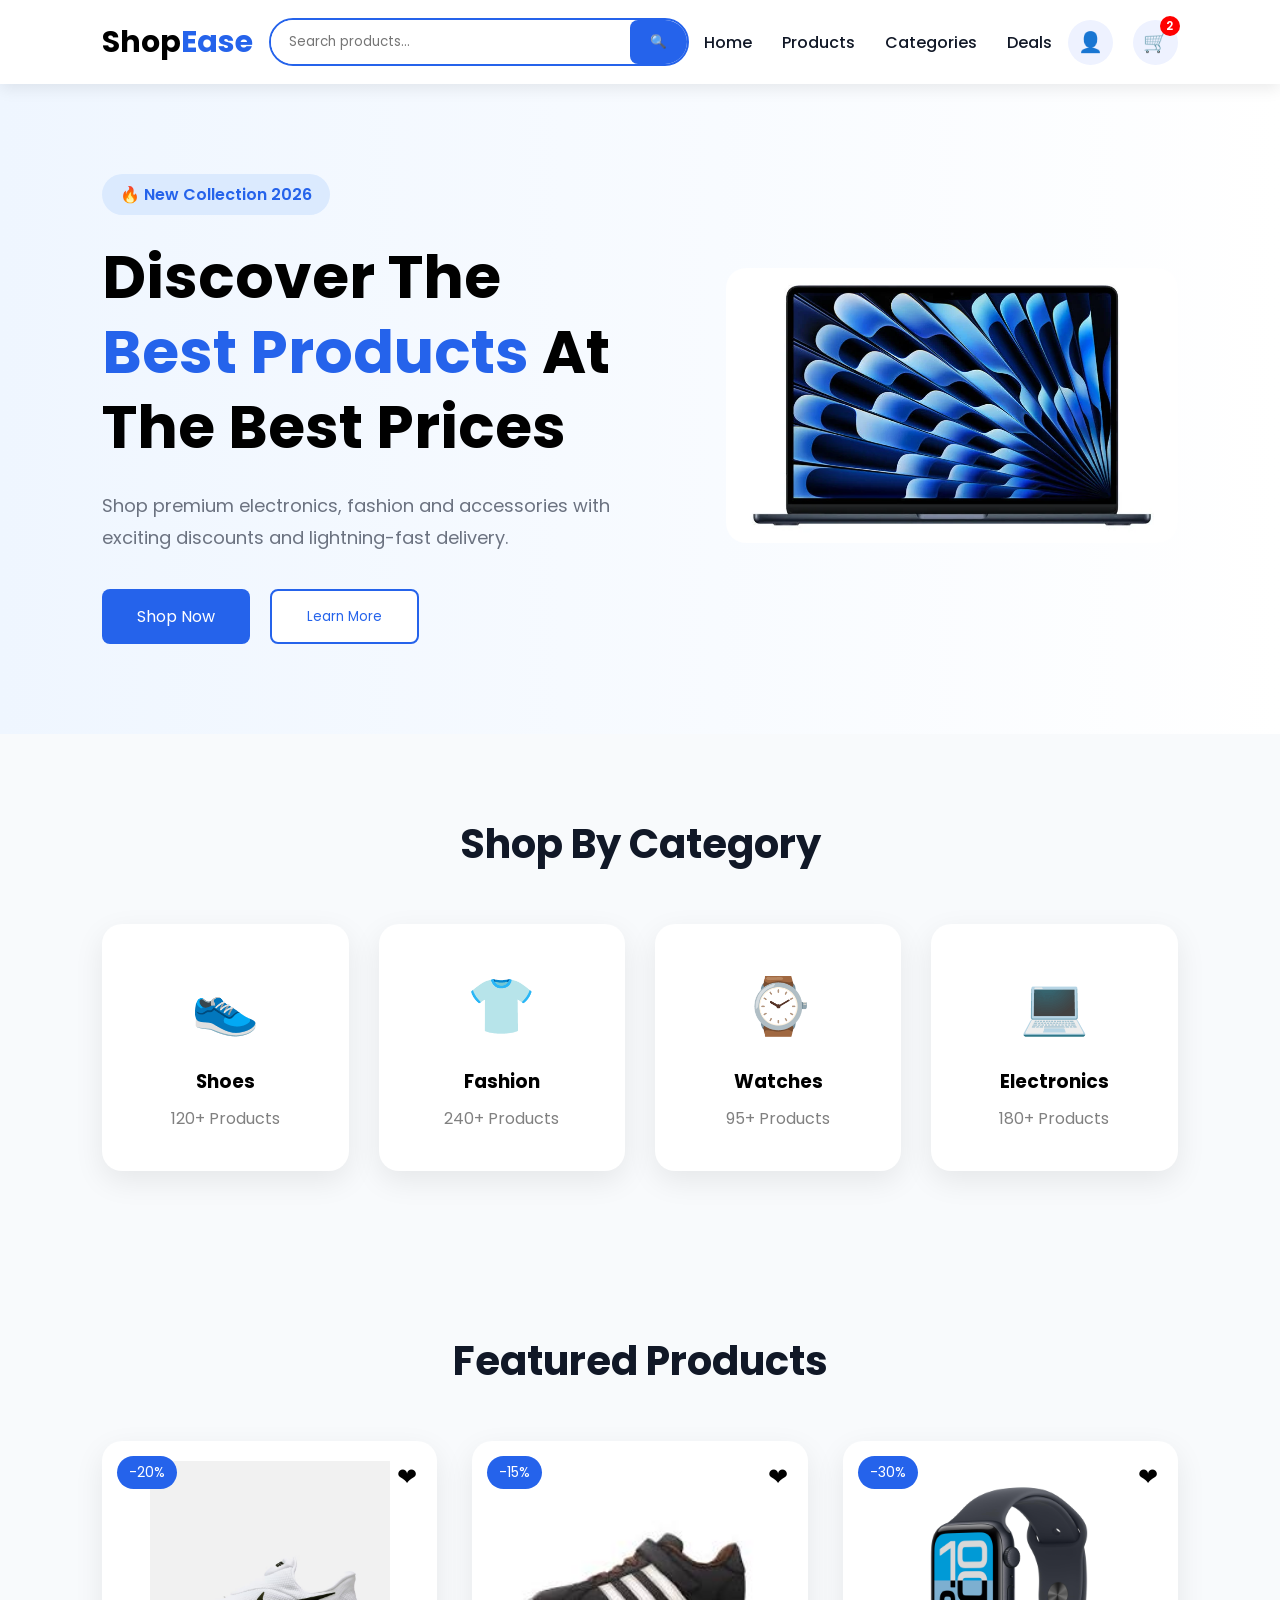
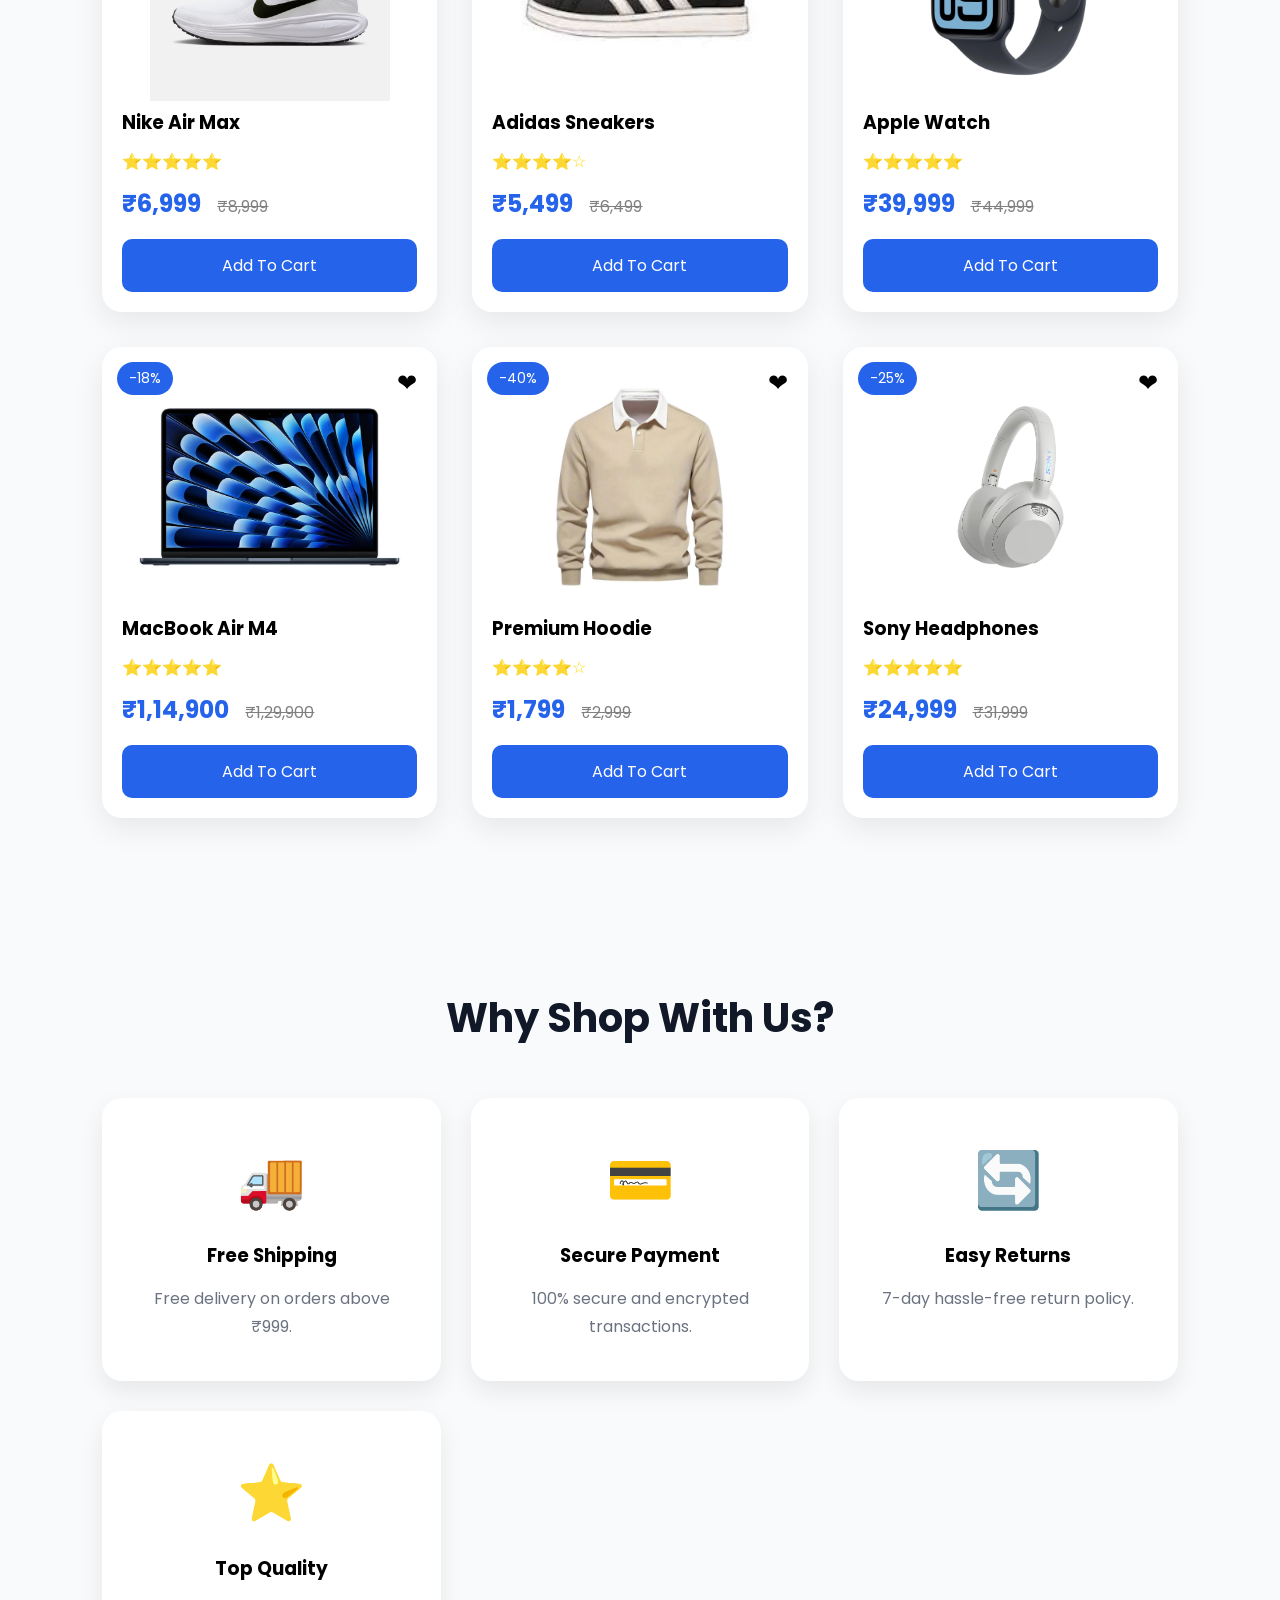
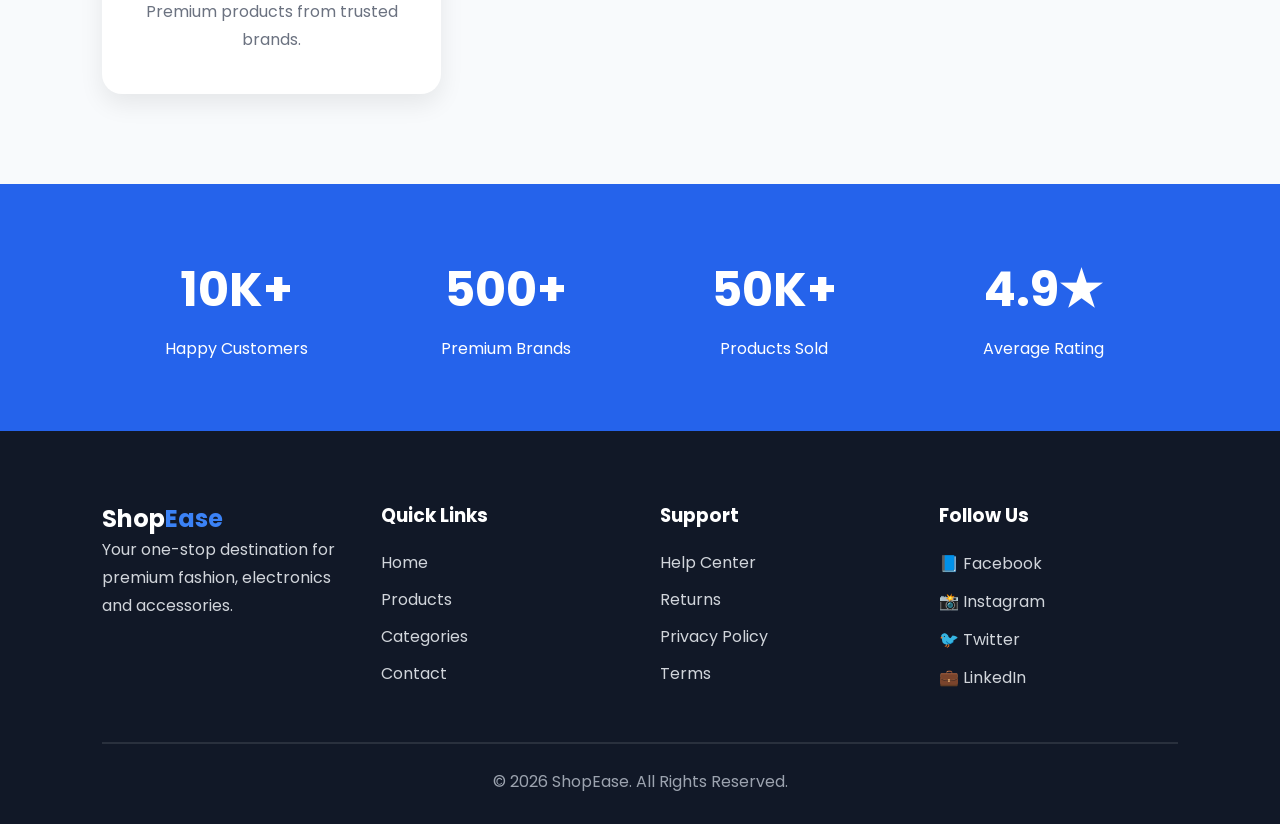
==== index.html @ 64cbea8c "Intial commit" ====
<!DOCTYPE html>
<html lang="en">

<head>
    <meta charset="UTF-8">
    <meta name="viewport" content="width=device-width, initial-scale=1.0">
    <title>ShopEase</title>
    <link rel="preconnect" href="https://fonts.googleapis.com">
    <link rel="preconnect" href="https://fonts.gstatic.com" crossorigin>

    <link href="https://fonts.googleapis.com/css2?family=Poppins:wght@300;400;500;600;700&display=swap"
        rel="stylesheet">

    <link rel="stylesheet" href="style.css">
    <link rel="stylesheet" href="style.css">
    <script src="script.js"></script>

</head>

<body>

    <!-- Navbar -->
    <!-- ================= NAVBAR ================= -->

    <nav>

        <div class="logo">
            Shop<span>Ease</span>
        </div>

        <div class="search-box">

            <input type="text" placeholder="Search products...">

            <button>🔍</button>

        </div>

        <ul class="nav-links">

            <li><a href="#">Home</a></li>

            <li><a href="#goproducts">Products</a></li>

            <li><a href="#categories">Categories</a></li>

            <li><a href="#">Deals</a></li>

     

        </ul>

        <div class="nav-icons">

            <div class="icon">👤</div>
            <a href="cart.html">
                <div class="icon cart">
                    🛒
                    <span>2</span>
                </div>
            </a>

        </div>

    </nav>


    <!-- ================= HERO ================= -->

    <section class="hero">

        <div class="hero-left">

            <p class="tag">
                🔥 New Collection 2026
            </p>

            <h1>

                Discover The

                <span>Best Products</span>

                At The Best Prices

            </h1>

            <p class="hero-description">

                Shop premium electronics, fashion and accessories
                with exciting discounts and lightning-fast delivery.

            </p>

            <div class="hero-buttons">

                <button class="shop-btn">

                    Shop Now

                </button>

                <button class="learn-btn">

                    Learn More

                </button>

            </div>

        </div>



        <div class="hero-right">

            <img src="images/macbook.jpg">

        </div>

    </section>


    <!-- ================= CATEGORIES ================= -->

    <section id ="categories" class="categories">

        <h2 class="section-title">Shop By Category</h2>

        <div class="category-container">

            <div class="category-card">
                <div class="category-icon">👟</div>
                <h3>Shoes</h3>
                <p>120+ Products</p>
            </div>

            <div class="category-card">
                <div class="category-icon">👕</div>
                <h3>Fashion</h3>
                <p>240+ Products</p>
            </div>

            <div class="category-card">
                <div class="category-icon">⌚</div>
                <h3>Watches</h3>
                <p>95+ Products</p>
            </div>

            <div class="category-card">
                <div class="category-icon">💻</div>
                <h3>Electronics</h3>
                <p>180+ Products</p>
            </div>

        </div>

    </section>
    <!-- ================= PRODUCTS ================= -->

    <section id="goproducts"class="products">

        <h2 class="section-title">
            Featured Products
        </h2>

        <div class="product-container">

            <!-- Product 1 -->

            <div class="product-card">

                <span class="discount">-20%</span>

                <span class="wishlist">❤</span>

                <img src="images/nike.jpg">

                <h3>Nike Air Max</h3>

                <div class="rating">
                    ⭐⭐⭐⭐⭐
                </div>

                <div class="price">

                    <span class="new-price">₹6,999</span>

                    <span class="old-price">₹8,999</span>

                </div>

                <button>Add To Cart</button>

            </div>


            <!-- Product 2 -->

            <div class="product-card">

                <span class="discount">-15%</span>

                <span class="wishlist">❤</span>

                <img src="images/adidas.jpg">

                <h3>Adidas Sneakers</h3>

                <div class="rating">
                    ⭐⭐⭐⭐☆
                </div>

                <div class="price">

                    <span class="new-price">₹5,499</span>

                    <span class="old-price">₹6,499</span>

                </div>

                <button>Add To Cart</button>

            </div>


            <!-- Product 3 -->

            <div class="product-card">

                <span class="discount">-30%</span>

                <span class="wishlist">❤</span>

                <img src="images/applewatch.jpg">

                <h3>Apple Watch</h3>

                <div class="rating">
                    ⭐⭐⭐⭐⭐
                </div>

                <div class="price">

                    <span class="new-price">₹39,999</span>

                    <span class="old-price">₹44,999</span>

                </div>

                <button>Add To Cart</button>

            </div>


            <!-- Product 4 -->

            <div class="product-card">

                <span class="discount">-18%</span>

                <span class="wishlist">❤</span>

                <img src="images/macbook.jpg">

                <h3>MacBook Air M4</h3>

                <div class="rating">
                    ⭐⭐⭐⭐⭐
                </div>

                <div class="price">

                    <span class="new-price">₹1,14,900</span>

                    <span class="old-price">₹1,29,900</span>

                </div>

                <button>Add To Cart</button>

            </div>


            <!-- Product 5 -->

            <div class="product-card">

                <span class="discount">-40%</span>

                <span class="wishlist">❤</span>

                <img src="images/hoodie.jpg">

                <h3>Premium Hoodie</h3>

                <div class="rating">
                    ⭐⭐⭐⭐☆
                </div>

                <div class="price">

                    <span class="new-price">₹1,799</span>

                    <span class="old-price">₹2,999</span>

                </div>

                <button>Add To Cart</button>

            </div>


            <!-- Product 6 -->

            <div class="product-card">

                <span class="discount">-25%</span>

                <span class="wishlist">❤</span>

                <img src="images/sonyheadphone.jpg">

                <h3>Sony Headphones</h3>

                <div class="rating">
                    ⭐⭐⭐⭐⭐
                </div>

                <div class="price">

                    <span class="new-price">₹24,999</span>

                    <span class="old-price">₹31,999</span>

                </div>

                <button>Add To Cart</button>

            </div>

        </div>

    </section>

    <!-- ================= WHY CHOOSE US ================= -->

    <section class="features">

        <h2 class="section-title">Why Shop With Us?</h2>

        <div class="feature-container">

            <div class="feature-card">
                <div class="feature-icon">🚚</div>
                <h3>Free Shipping</h3>
                <p>Free delivery on orders above ₹999.</p>
            </div>

            <div class="feature-card">
                <div class="feature-icon">💳</div>
                <h3>Secure Payment</h3>
                <p>100% secure and encrypted transactions.</p>
            </div>

            <div class="feature-card">
                <div class="feature-icon">🔄</div>
                <h3>Easy Returns</h3>
                <p>7-day hassle-free return policy.</p>
            </div>

            <div class="feature-card">
                <div class="feature-icon">⭐</div>
                <h3>Top Quality</h3>
                <p>Premium products from trusted brands.</p>
            </div>

        </div>

    </section>

    <!-- ================= STATS ================= -->

    <section class="stats">

        <div class="stat-box">
            <h2>10K+</h2>
            <p>Happy Customers</p>
        </div>

        <div class="stat-box">
            <h2>500+</h2>
            <p>Premium Brands</p>
        </div>

        <div class="stat-box">
            <h2>50K+</h2>
            <p>Products Sold</p>
        </div>

        <div class="stat-box">
            <h2>4.9★</h2>
            <p>Average Rating</p>
        </div>

    </section>
    

    <!-- ================= FOOTER ================= -->

    <footer>

        <div class="footer-container">

            <div class="footer-box">

                <h2>Shop<span>Ease</span></h2>

                <p>
                    Your one-stop destination for premium fashion,
                    electronics and accessories.
                </p>

            </div>

            <div class="footer-box">

                <h3>Quick Links</h3>

                <a href="#">Home</a>
                <a href="#">Products</a>
                <a href="#">Categories</a>
                <a href="#">Contact</a>

            </div>

            <div class="footer-box">

                <h3>Support</h3>

                <a href="#">Help Center</a>
                <a href="#">Returns</a>
                <a href="#">Privacy Policy</a>
                <a href="#">Terms</a>

            </div>

            <div class="footer-box">

                <h3>Follow Us</h3>

                <p>📘 Facebook</p>
                <p>📸 Instagram</p>
                <p>🐦 Twitter</p>
                <p>💼 LinkedIn</p>

            </div>

        </div>

        <hr>

        <p class="copyright">
            © 2026 ShopEase. All Rights Reserved.
        </p>

    </footer>

</body>

</html>
---- style.css ----
* {
    margin: 0;
    padding: 0;
    box-sizing: border-box;
    font-family: 'Poppins', sans-serif;
}

body {

    background: #f8fafc;

}

/*================ NAVBAR ================*/

nav {

    display: flex;
    justify-content: space-between;
    align-items: center;

    padding: 18px 8%;

    background: white;

    position: sticky;

    top: 0;

    z-index: 1000;

    box-shadow: 0 5px 15px rgba(0, 0, 0, .08);

}

.logo {

    font-size: 32px;

    font-weight: 700;

}

.logo span {

    color: #2563eb;

}

.search-box {

    width: 420px;

    display: flex;

    border: 2px solid #2563eb;

    border-radius: 40px;

    overflow: hidden;

}

.search-box input {

    width: 100%;

    padding: 12px 18px;

    border: none;

    outline: none;

}

.search-box button {

    width: 60px;

    border: none;

    background: #2563eb;

    color: white;

    cursor: pointer;

}

.nav-links {

    display: flex;

    list-style: none;

    gap: 30px;

}

.nav-links a {

    text-decoration: none;

    color: #111827;

    font-weight: 500;

    transition: .3s;

}

.nav-links a:hover {

    color: #2563eb;

}

.nav-icons {

    display: flex;

    gap: 20px;

}

.icon {

    width: 45px;

    height: 45px;

    border-radius: 50%;

    background: #eef2ff;

    display: flex;

    justify-content: center;

    align-items: center;

    font-size: 20px;

    cursor: pointer;

    position: relative;

}

.cart span {

    position: absolute;

    top: -4px;

    right: -2px;

    width: 20px;

    height: 20px;

    border-radius: 50%;

    background: red;

    color: white;

    font-size: 12px;

    display: flex;

    justify-content: center;

    align-items: center;

}


/*================ HERO ================*/

.hero {

    display: flex;

    justify-content: space-between;

    align-items: center;

    padding: 90px 8%;

    background: linear-gradient(to right, #eff6ff, #ffffff);

}

.hero-left {

    width: 50%;

}

.tag {

    display: inline-block;

    background: #dbeafe;

    color: #2563eb;

    padding: 8px 18px;

    border-radius: 30px;

    font-weight: 600;

    margin-bottom: 25px;

}

.hero-left h1 {

    font-size: 60px;

    line-height: 75px;

    margin-bottom: 25px;

}

.hero-left h1 span {

    color: #2563eb;

}

.hero-description {

    font-size: 18px;

    color: #6b7280;

    line-height: 32px;

    margin-bottom: 35px;

}

.hero-buttons {

    display: flex;

    gap: 20px;

}

.shop-btn {

    padding: 15px 35px;

    border: none;

    border-radius: 8px;

    background: #2563eb;

    color: white;

    font-size: 16px;

    cursor: pointer;

}

.learn-btn {

    padding: 15px 35px;

    border: 2px solid #2563eb;

    background: white;

    color: #2563eb;

    border-radius: 8px;

    cursor: pointer;

}

.hero-right {

    width: 42%;

}

.hero-right img {

    width: 100%;

    border-radius: 20px;

    transition: .4s;

}

.hero-right img:hover {

    transform: scale(1.05);

}

.logo {
    font-size: 30px;
    font-weight: bold;
}

nav ul {
    display: flex;
    list-style: none;
    gap: 35px;
}

nav a {
    text-decoration: none;
    color: black;
    font-weight: 600;
}

nav button {
    padding: 10px 20px;
    border: none;
    background: #111827;
    color: white;
    border-radius: 8px;
    cursor: pointer;
}

/* ================= COMMON ================= */

.section-title {
    text-align: center;
    font-size: 40px;
    margin-bottom: 50px;
    color: #111827;
}

/* ================= CATEGORIES ================= */

.categories {
    padding: 80px 8%;
}

.category-container {

    display: grid;

    grid-template-columns: repeat(auto-fit, minmax(220px, 1fr));

    gap: 30px;

}

.category-card {

    background: white;

    padding: 40px;

    text-align: center;

    border-radius: 20px;

    transition: .4s;

    cursor: pointer;

    box-shadow: 0 10px 30px rgba(0, 0, 0, .08);

}

.category-card:hover {

    transform: translateY(-10px);

}

.category-icon {

    font-size: 55px;

    margin-bottom: 20px;

}

.category-card h3 {

    margin-bottom: 10px;

}

.category-card p {

    color: gray;

}

/* ================= PRODUCTS ================= */

.products {

    padding: 80px 8%;

}

.product-container {

    display: grid;

    grid-template-columns: repeat(auto-fit, minmax(270px, 1fr));

    gap: 35px;

}

.product-card {

    background: white;

    border-radius: 20px;

    padding: 20px;

    position: relative;

    box-shadow: 0 10px 30px rgba(0, 0, 0, .08);

    transition: .4s;

}

.product-card:hover {

    transform: translateY(-12px);

}

.product-card img {

    width: 100%;

    height: 240px;

    object-fit: contain;

}

.discount {

    position: absolute;

    left: 15px;

    top: 15px;

    background: #2563eb;

    color: white;

    padding: 6px 12px;

    border-radius: 20px;

    font-size: 14px;

}

.wishlist {

    position: absolute;

    right: 20px;

    top: 18px;

    font-size: 24px;

    cursor: pointer;

}

.rating {

    margin: 12px 0;

    color: gold;

}

.price {

    margin-bottom: 18px;

}

.new-price {

    font-size: 24px;

    font-weight: 700;

    color: #2563eb;

}

.old-price {

    margin-left: 12px;

    text-decoration: line-through;

    color: gray;

}

.product-card button {

    width: 100%;

    padding: 14px;

    border: none;

    border-radius: 10px;

    background: #2563eb;

    color: white;

    font-size: 16px;

    cursor: pointer;

    transition: .3s;

}

.product-card button:hover {

    background: #1d4ed8;

}

/*================ FEATURES =================*/

.features {

    padding: 90px 8%;

    background: #f8fafc;

}

.feature-container {

    display: grid;

    grid-template-columns: repeat(auto-fit, minmax(250px, 1fr));

    gap: 30px;

}

.feature-card {

    background: white;

    border-radius: 20px;

    padding: 40px;

    text-align: center;

    box-shadow: 0 10px 25px rgba(0, 0, 0, .08);

    transition: .4s;

}

.feature-card:hover {

    transform: translateY(-12px);

}

.feature-icon {

    font-size: 55px;

    margin-bottom: 20px;

}

.feature-card h3 {

    margin-bottom: 15px;

}

.feature-card p {

    color: #6b7280;

    line-height: 28px;

}

/*================ STATS =================*/

.stats {

    background: #2563eb;

    color: white;

    display: grid;

    grid-template-columns: repeat(auto-fit, minmax(220px, 1fr));

    text-align: center;

    padding: 70px 8%;

}

.stat-box h2 {

    font-size: 48px;

}

.stat-box p {

    margin-top: 10px;

}

/*================ FOOTER =================*/

footer {

    background: #111827;

    color: white;

    padding: 70px 8% 30px;

}

.footer-container {

    display: grid;

    grid-template-columns: repeat(auto-fit, minmax(220px, 1fr));

    gap: 40px;

    margin-bottom: 40px;

}

.footer-box {

    display: flex;

    flex-direction: column;

}

.footer-box span {

    color: #3b82f6;

}

.footer-box h3 {

    margin-bottom: 20px;

}

.footer-box p {

    color: #d1d5db;

    line-height: 28px;

    margin-bottom: 10px;

}

.footer-box a {

    color: #d1d5db;

    text-decoration: none;

    margin-bottom: 12px;

    transition: .3s;

}

.footer-box a:hover {

    color: white;

}

footer hr {

    border: 1px solid rgba(255, 255, 255, .1);

    margin-bottom: 25px;

}

.copyright {

    text-align: center;

    color: #9ca3af;

}

/*================ RESPONSIVE =================*/

@media(max-width:1100px) {

    .search-box {

        display: none;

    }

    .hero {

        flex-direction: column;

        text-align: center;

        gap: 50px;

    }

    .hero-left {

        width: 100%;

    }

    .hero-right {

        width: 80%;

    }

    .hero-buttons {

        justify-content: center;

    }

}

@media(max-width:768px) {

    nav {

        flex-direction: column;

        gap: 20px;

    }

    .nav-links {

        flex-wrap: wrap;

        justify-content: center;

        gap: 18px;

    }

    .hero-left h1 {

        font-size: 42px;

        line-height: 55px;

    }

    .newsletter input {

        width: 100%;

    }

}

html {

    scroll-behavior: smooth;

}
---- style.css ----
* {
    margin: 0;
    padding: 0;
    box-sizing: border-box;
    font-family: 'Poppins', sans-serif;
}

body {

    background: #f8fafc;

}

/*================ NAVBAR ================*/

nav {

    display: flex;
    justify-content: space-between;
    align-items: center;

    padding: 18px 8%;

    background: white;

    position: sticky;

    top: 0;

    z-index: 1000;

    box-shadow: 0 5px 15px rgba(0, 0, 0, .08);

}

.logo {

    font-size: 32px;

    font-weight: 700;

}

.logo span {

    color: #2563eb;

}

.search-box {

    width: 420px;

    display: flex;

    border: 2px solid #2563eb;

    border-radius: 40px;

    overflow: hidden;

}

.search-box input {

    width: 100%;

    padding: 12px 18px;

    border: none;

    outline: none;

}

.search-box button {

    width: 60px;

    border: none;

    background: #2563eb;

    color: white;

    cursor: pointer;

}

.nav-links {

    display: flex;

    list-style: none;

    gap: 30px;

}

.nav-links a {

    text-decoration: none;

    color: #111827;

    font-weight: 500;

    transition: .3s;

}

.nav-links a:hover {

    color: #2563eb;

}

.nav-icons {

    display: flex;

    gap: 20px;

}

.icon {

    width: 45px;

    height: 45px;

    border-radius: 50%;

    background: #eef2ff;

    display: flex;

    justify-content: center;

    align-items: center;

    font-size: 20px;

    cursor: pointer;

    position: relative;

}

.cart span {

    position: absolute;

    top: -4px;

    right: -2px;

    width: 20px;

    height: 20px;

    border-radius: 50%;

    background: red;

    color: white;

    font-size: 12px;

    display: flex;

    justify-content: center;

    align-items: center;

}


/*================ HERO ================*/

.hero {

    display: flex;

    justify-content: space-between;

    align-items: center;

    padding: 90px 8%;

    background: linear-gradient(to right, #eff6ff, #ffffff);

}

.hero-left {

    width: 50%;

}

.tag {

    display: inline-block;

    background: #dbeafe;

    color: #2563eb;

    padding: 8px 18px;

    border-radius: 30px;

    font-weight: 600;

    margin-bottom: 25px;

}

.hero-left h1 {

    font-size: 60px;

    line-height: 75px;

    margin-bottom: 25px;

}

.hero-left h1 span {

    color: #2563eb;

}

.hero-description {

    font-size: 18px;

    color: #6b7280;

    line-height: 32px;

    margin-bottom: 35px;

}

.hero-buttons {

    display: flex;

    gap: 20px;

}

.shop-btn {

    padding: 15px 35px;

    border: none;

    border-radius: 8px;

    background: #2563eb;

    color: white;

    font-size: 16px;

    cursor: pointer;

}

.learn-btn {

    padding: 15px 35px;

    border: 2px solid #2563eb;

    background: white;

    color: #2563eb;

    border-radius: 8px;

    cursor: pointer;

}

.hero-right {

    width: 42%;

}

.hero-right img {

    width: 100%;

    border-radius: 20px;

    transition: .4s;

}

.hero-right img:hover {

    transform: scale(1.05);

}

.logo {
    font-size: 30px;
    font-weight: bold;
}

nav ul {
    display: flex;
    list-style: none;
    gap: 35px;
}

nav a {
    text-decoration: none;
    color: black;
    font-weight: 600;
}

nav button {
    padding: 10px 20px;
    border: none;
    background: #111827;
    color: white;
    border-radius: 8px;
    cursor: pointer;
}

/* ================= COMMON ================= */

.section-title {
    text-align: center;
    font-size: 40px;
    margin-bottom: 50px;
    color: #111827;
}

/* ================= CATEGORIES ================= */

.categories {
    padding: 80px 8%;
}

.category-container {

    display: grid;

    grid-template-columns: repeat(auto-fit, minmax(220px, 1fr));

    gap: 30px;

}

.category-card {

    background: white;

    padding: 40px;

    text-align: center;

    border-radius: 20px;

    transition: .4s;

    cursor: pointer;

    box-shadow: 0 10px 30px rgba(0, 0, 0, .08);

}

.category-card:hover {

    transform: translateY(-10px);

}

.category-icon {

    font-size: 55px;

    margin-bottom: 20px;

}

.category-card h3 {

    margin-bottom: 10px;

}

.category-card p {

    color: gray;

}

/* ================= PRODUCTS ================= */

.products {

    padding: 80px 8%;

}

.product-container {

    display: grid;

    grid-template-columns: repeat(auto-fit, minmax(270px, 1fr));

    gap: 35px;

}

.product-card {

    background: white;

    border-radius: 20px;

    padding: 20px;

    position: relative;

    box-shadow: 0 10px 30px rgba(0, 0, 0, .08);

    transition: .4s;

}

.product-card:hover {

    transform: translateY(-12px);

}

.product-card img {

    width: 100%;

    height: 240px;

    object-fit: contain;

}

.discount {

    position: absolute;

    left: 15px;

    top: 15px;

    background: #2563eb;

    color: white;

    padding: 6px 12px;

    border-radius: 20px;

    font-size: 14px;

}

.wishlist {

    position: absolute;

    right: 20px;

    top: 18px;

    font-size: 24px;

    cursor: pointer;

}

.rating {

    margin: 12px 0;

    color: gold;

}

.price {

    margin-bottom: 18px;

}

.new-price {

    font-size: 24px;

    font-weight: 700;

    color: #2563eb;

}

.old-price {

    margin-left: 12px;

    text-decoration: line-through;

    color: gray;

}

.product-card button {

    width: 100%;

    padding: 14px;

    border: none;

    border-radius: 10px;

    background: #2563eb;

    color: white;

    font-size: 16px;

    cursor: pointer;

    transition: .3s;

}

.product-card button:hover {

    background: #1d4ed8;

}

/*================ FEATURES =================*/

.features {

    padding: 90px 8%;

    background: #f8fafc;

}

.feature-container {

    display: grid;

    grid-template-columns: repeat(auto-fit, minmax(250px, 1fr));

    gap: 30px;

}

.feature-card {

    background: white;

    border-radius: 20px;

    padding: 40px;

    text-align: center;

    box-shadow: 0 10px 25px rgba(0, 0, 0, .08);

    transition: .4s;

}

.feature-card:hover {

    transform: translateY(-12px);

}

.feature-icon {

    font-size: 55px;

    margin-bottom: 20px;

}

.feature-card h3 {

    margin-bottom: 15px;

}

.feature-card p {

    color: #6b7280;

    line-height: 28px;

}

/*================ STATS =================*/

.stats {

    background: #2563eb;

    color: white;

    display: grid;

    grid-template-columns: repeat(auto-fit, minmax(220px, 1fr));

    text-align: center;

    padding: 70px 8%;

}

.stat-box h2 {

    font-size: 48px;

}

.stat-box p {

    margin-top: 10px;

}

/*================ FOOTER =================*/

footer {

    background: #111827;

    color: white;

    padding: 70px 8% 30px;

}

.footer-container {

    display: grid;

    grid-template-columns: repeat(auto-fit, minmax(220px, 1fr));

    gap: 40px;

    margin-bottom: 40px;

}

.footer-box {

    display: flex;

    flex-direction: column;

}

.footer-box span {

    color: #3b82f6;

}

.footer-box h3 {

    margin-bottom: 20px;

}

.footer-box p {

    color: #d1d5db;

    line-height: 28px;

    margin-bottom: 10px;

}

.footer-box a {

    color: #d1d5db;

    text-decoration: none;

    margin-bottom: 12px;

    transition: .3s;

}

.footer-box a:hover {

    color: white;

}

footer hr {

    border: 1px solid rgba(255, 255, 255, .1);

    margin-bottom: 25px;

}

.copyright {

    text-align: center;

    color: #9ca3af;

}

/*================ RESPONSIVE =================*/

@media(max-width:1100px) {

    .search-box {

        display: none;

    }

    .hero {

        flex-direction: column;

        text-align: center;

        gap: 50px;

    }

    .hero-left {

        width: 100%;

    }

    .hero-right {

        width: 80%;

    }

    .hero-buttons {

        justify-content: center;

    }

}

@media(max-width:768px) {

    nav {

        flex-direction: column;

        gap: 20px;

    }

    .nav-links {

        flex-wrap: wrap;

        justify-content: center;

        gap: 18px;

    }

    .hero-left h1 {

        font-size: 42px;

        line-height: 55px;

    }

    .newsletter input {

        width: 100%;

    }

}

html {

    scroll-behavior: smooth;

}
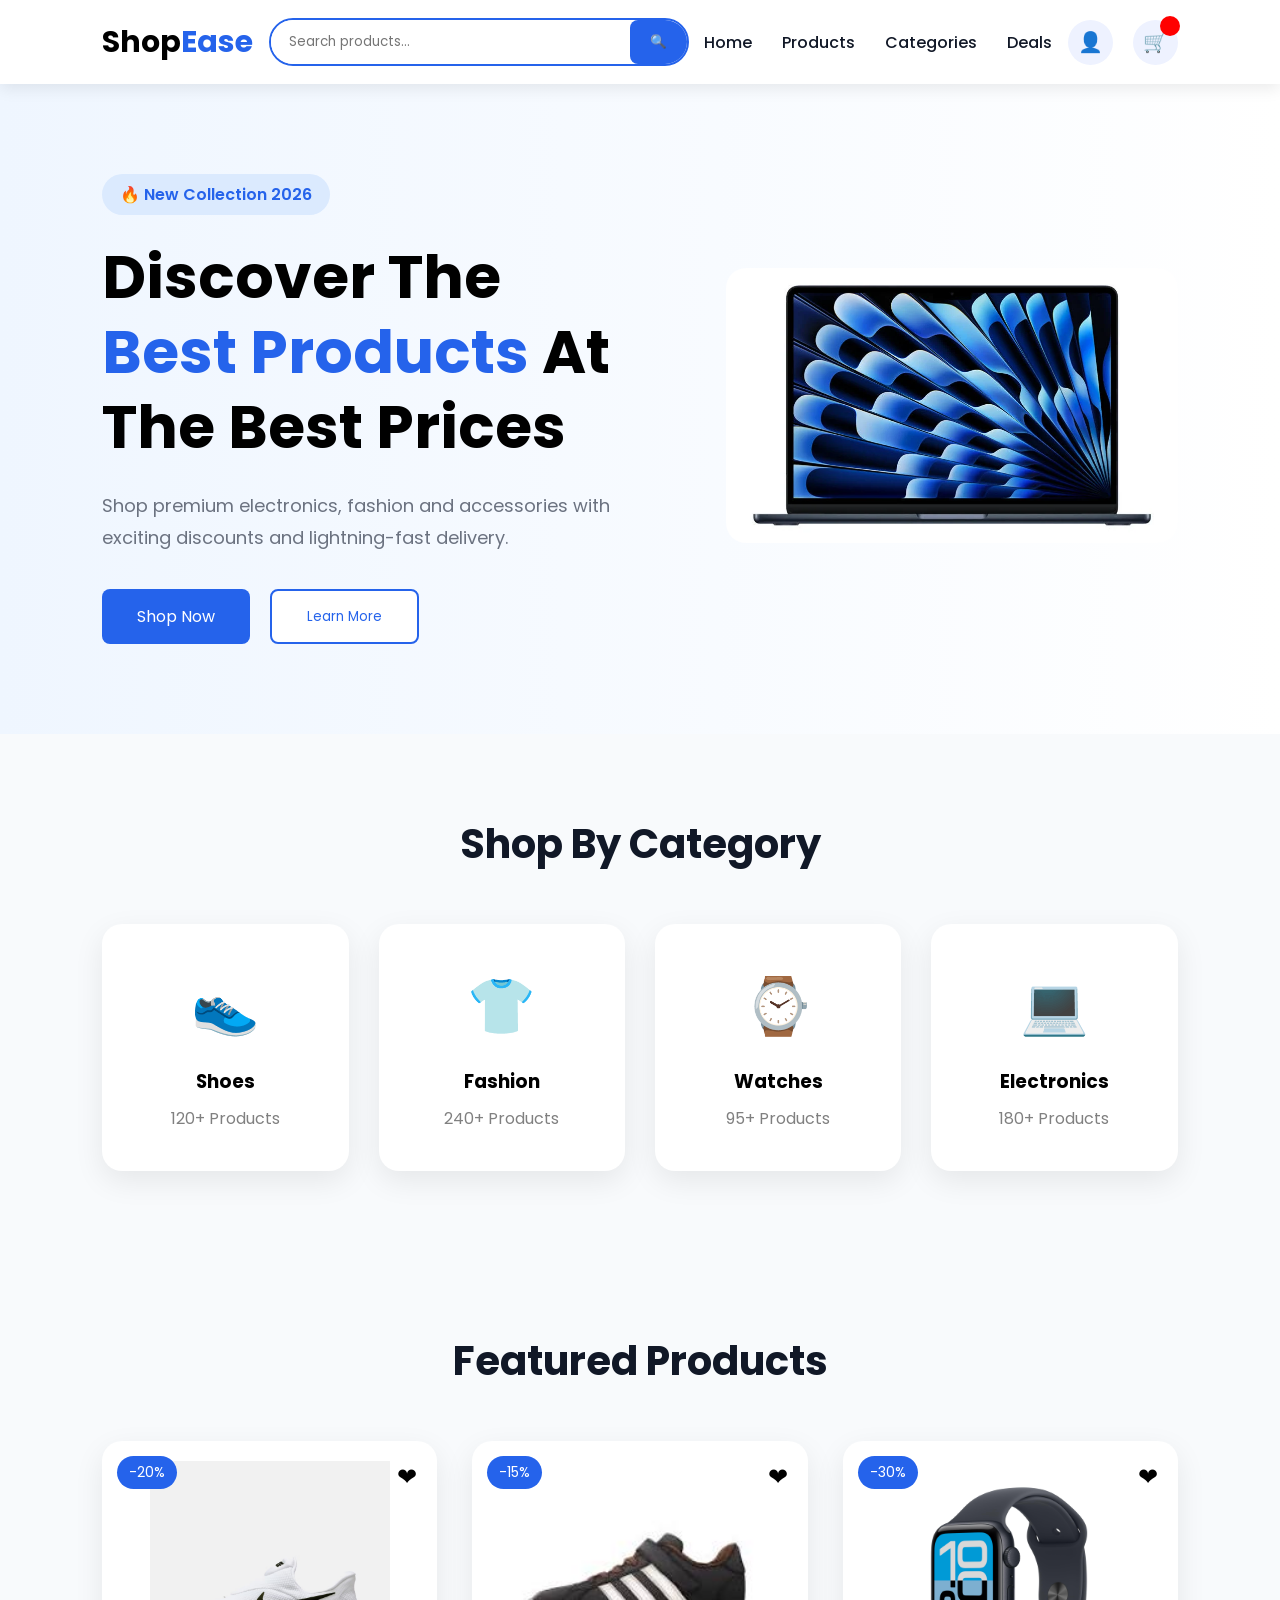
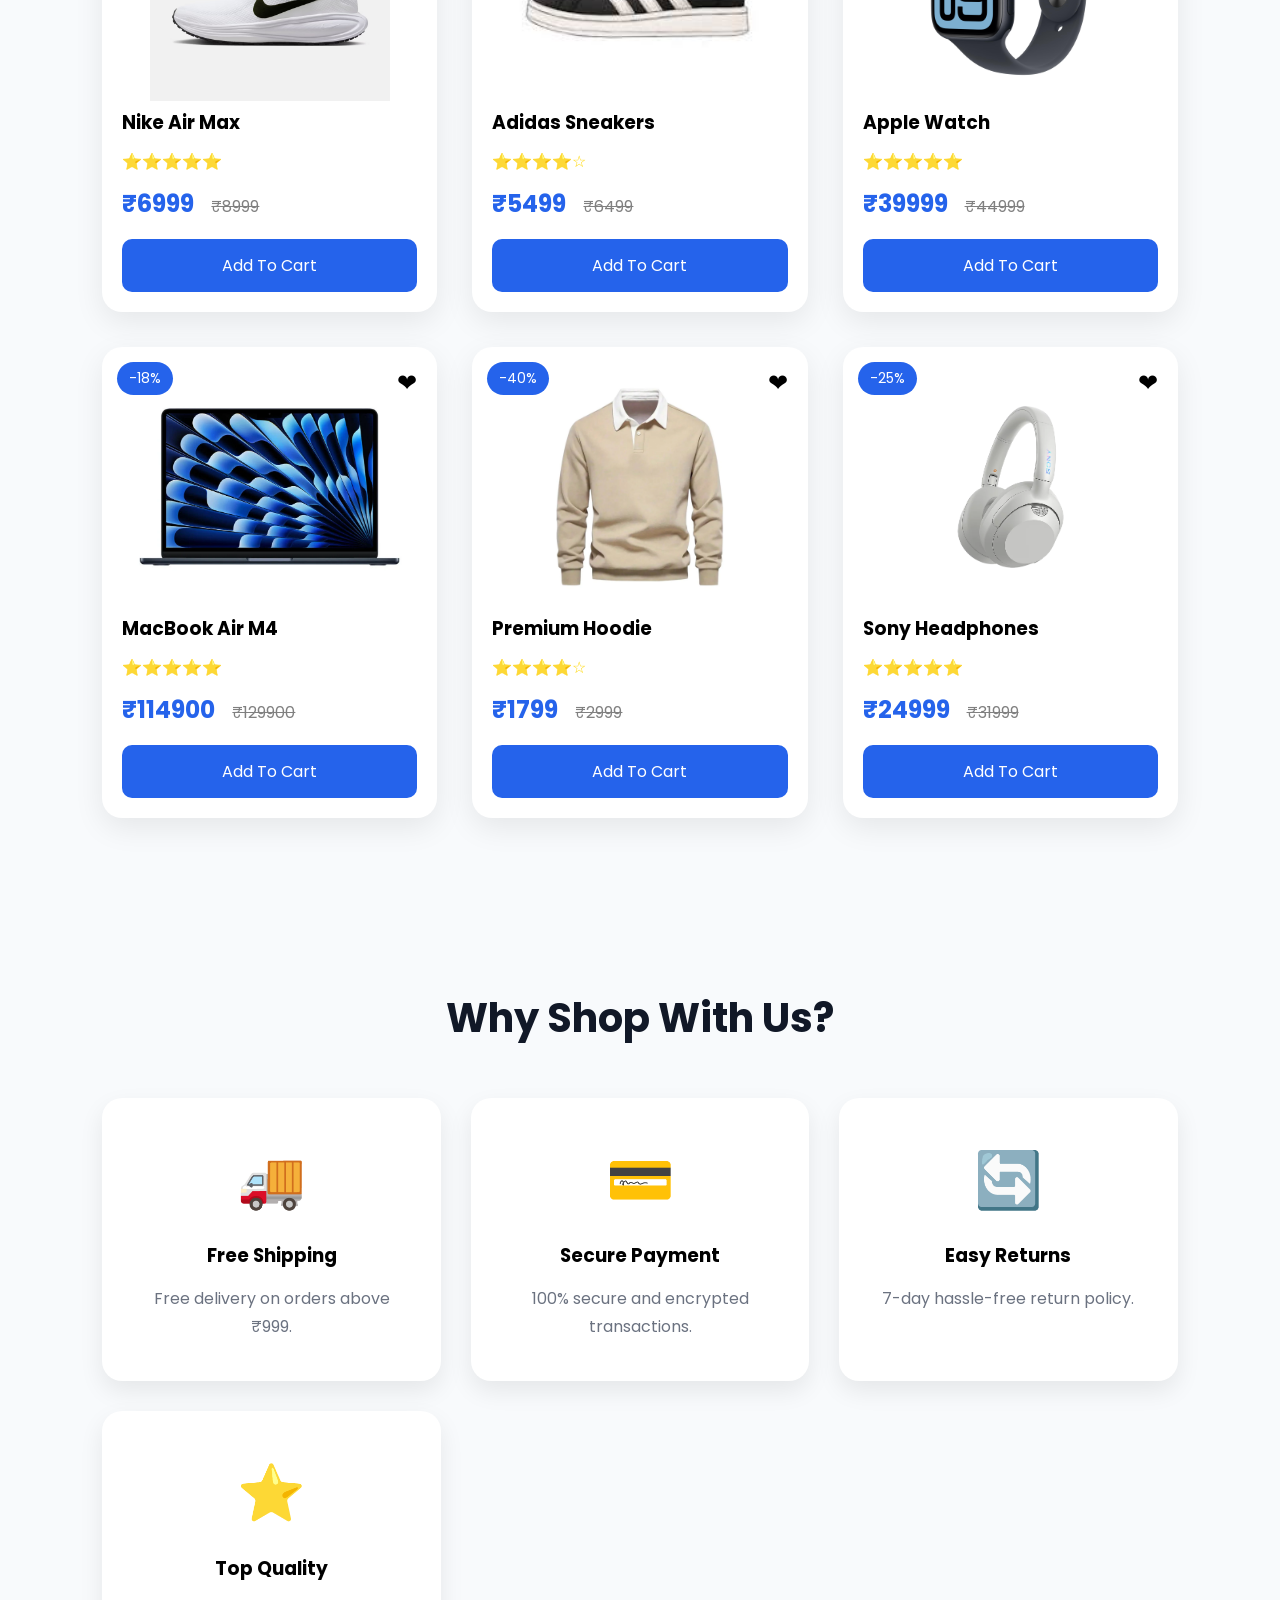
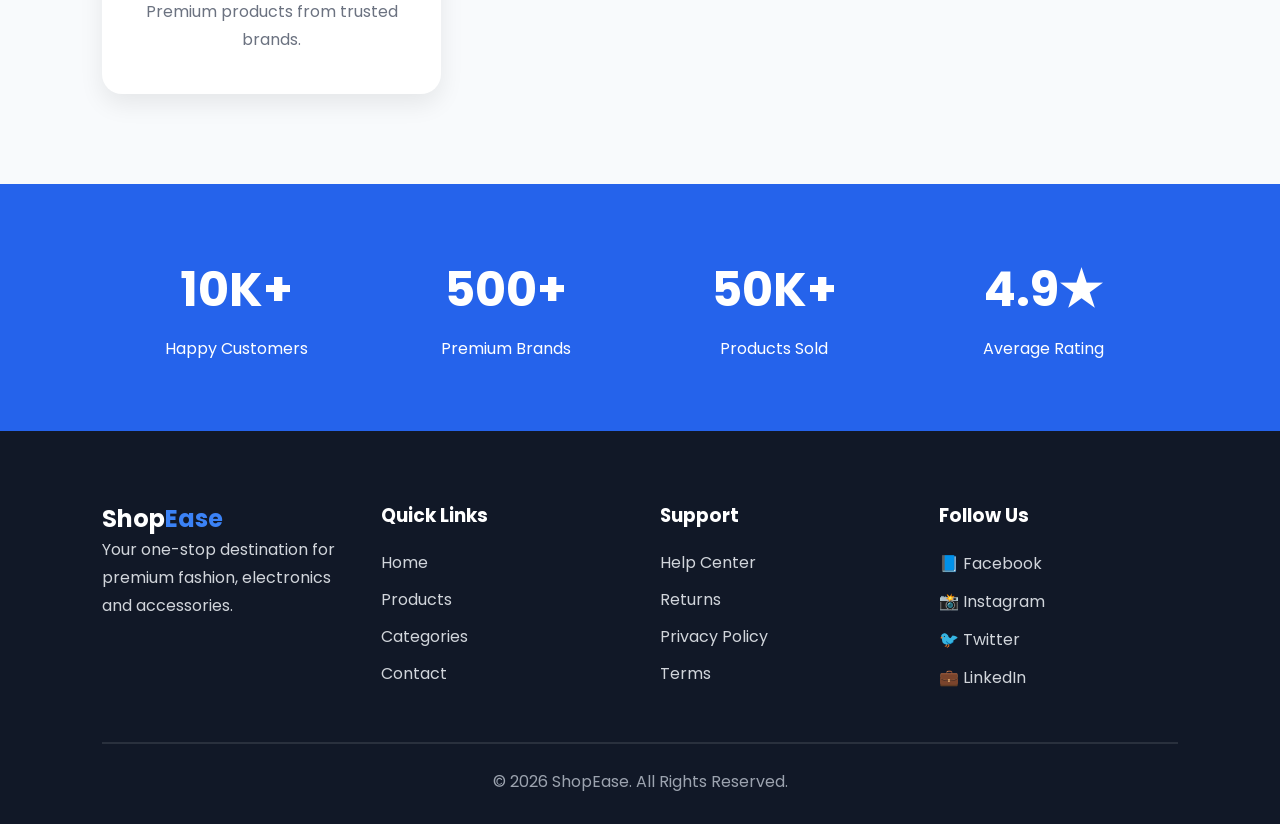
==== commit afb9caba: "adding script" ====
--- a/index.html
+++ b/index.html
@@ -13,15 +13,13 @@
 
     <link rel="stylesheet" href="style.css">
     <link rel="stylesheet" href="style.css">
-    <script src="script.js"></script>
+    <script defer src="data/cart.js"></script>
+<script defer src="data/products.js"></script>
+<script defer src="script.js"></script>
 
 </head>
 
 <body>
-
-    <!-- Navbar -->
-    <!-- ================= NAVBAR ================= -->
-
     <nav>
 
         <div class="logo">
@@ -56,14 +54,13 @@
             <a href="cart.html">
                 <div class="icon cart">
                     🛒
-                    <span>2</span>
+                    <span class="cart-icon"></span>
                 </div>
             </a>
 
         </div>
 
     </nav>
-
 
     <!-- ================= HERO ================= -->
 
@@ -92,13 +89,14 @@
 
             </p>
 
-            <div class="hero-buttons">
-
+            <div class="hero-buttons"> 
+            <a href="#goproducts">
                 <button class="shop-btn">
 
                     Shop Now
 
                 </button>
+                </a>
 
                 <button class="learn-btn">
 
@@ -158,191 +156,17 @@
     </section>
     <!-- ================= PRODUCTS ================= -->
 
-    <section id="goproducts"class="products">
-
-        <h2 class="section-title">
-            Featured Products
-        </h2>
-
-        <div class="product-container">
-
-            <!-- Product 1 -->
-
-            <div class="product-card">
-
-                <span class="discount">-20%</span>
-
-                <span class="wishlist">❤</span>
-
-                <img src="images/nike.jpg">
-
-                <h3>Nike Air Max</h3>
-
-                <div class="rating">
-                    ⭐⭐⭐⭐⭐
-                </div>
-
-                <div class="price">
-
-                    <span class="new-price">₹6,999</span>
-
-                    <span class="old-price">₹8,999</span>
-
-                </div>
-
-                <button>Add To Cart</button>
-
-            </div>
-
-
-            <!-- Product 2 -->
-
-            <div class="product-card">
-
-                <span class="discount">-15%</span>
-
-                <span class="wishlist">❤</span>
-
-                <img src="images/adidas.jpg">
-
-                <h3>Adidas Sneakers</h3>
-
-                <div class="rating">
-                    ⭐⭐⭐⭐☆
-                </div>
-
-                <div class="price">
-
-                    <span class="new-price">₹5,499</span>
-
-                    <span class="old-price">₹6,499</span>
-
-                </div>
-
-                <button>Add To Cart</button>
-
-            </div>
-
-
-            <!-- Product 3 -->
-
-            <div class="product-card">
-
-                <span class="discount">-30%</span>
-
-                <span class="wishlist">❤</span>
-
-                <img src="images/applewatch.jpg">
-
-                <h3>Apple Watch</h3>
-
-                <div class="rating">
-                    ⭐⭐⭐⭐⭐
-                </div>
-
-                <div class="price">
-
-                    <span class="new-price">₹39,999</span>
-
-                    <span class="old-price">₹44,999</span>
-
-                </div>
-
-                <button>Add To Cart</button>
-
-            </div>
-
-
-            <!-- Product 4 -->
-
-            <div class="product-card">
-
-                <span class="discount">-18%</span>
-
-                <span class="wishlist">❤</span>
-
-                <img src="images/macbook.jpg">
-
-                <h3>MacBook Air M4</h3>
-
-                <div class="rating">
-                    ⭐⭐⭐⭐⭐
-                </div>
-
-                <div class="price">
-
-                    <span class="new-price">₹1,14,900</span>
-
-                    <span class="old-price">₹1,29,900</span>
-
-                </div>
-
-                <button>Add To Cart</button>
-
-            </div>
-
-
-            <!-- Product 5 -->
-
-            <div class="product-card">
-
-                <span class="discount">-40%</span>
-
-                <span class="wishlist">❤</span>
-
-                <img src="images/hoodie.jpg">
-
-                <h3>Premium Hoodie</h3>
-
-                <div class="rating">
-                    ⭐⭐⭐⭐☆
-                </div>
-
-                <div class="price">
-
-                    <span class="new-price">₹1,799</span>
-
-                    <span class="old-price">₹2,999</span>
-
-                </div>
-
-                <button>Add To Cart</button>
-
-            </div>
-
-
-            <!-- Product 6 -->
-
-            <div class="product-card">
-
-                <span class="discount">-25%</span>
-
-                <span class="wishlist">❤</span>
-
-                <img src="images/sonyheadphone.jpg">
-
-                <h3>Sony Headphones</h3>
-
-                <div class="rating">
-                    ⭐⭐⭐⭐⭐
-                </div>
-
-                <div class="price">
-
-                    <span class="new-price">₹24,999</span>
-
-                    <span class="old-price">₹31,999</span>
-
-                </div>
-
-                <button>Add To Cart</button>
-
-            </div>
-
-        </div>
-
-    </section>
-
+    <section class="products">
+
+    <h2 class="section-title">
+        Featured Products
+    </h2>
+
+    <div class="product-container js-product-container">
+
+    </div>
+
+</section>
     <!-- ================= WHY CHOOSE US ================= -->
 
     <section class="features">
--- a/style.css
+++ b/style.css
@@ -6,306 +6,180 @@
 }
 
 body {
-
     background: #f8fafc;
-
 }
 
 /*================ NAVBAR ================*/
-
 nav {
-
     display: flex;
     justify-content: space-between;
     align-items: center;
-
     padding: 18px 8%;
-
     background: white;
-
     position: sticky;
-
     top: 0;
-
     z-index: 1000;
-
     box-shadow: 0 5px 15px rgba(0, 0, 0, .08);
-
 }
 
 .logo {
-
     font-size: 32px;
-
     font-weight: 700;
-
 }
 
 .logo span {
-
     color: #2563eb;
-
 }
 
 .search-box {
-
     width: 420px;
-
-    display: flex;
-
+    display: flex;
     border: 2px solid #2563eb;
-
     border-radius: 40px;
-
     overflow: hidden;
-
 }
 
 .search-box input {
-
     width: 100%;
-
     padding: 12px 18px;
-
     border: none;
-
     outline: none;
-
 }
 
 .search-box button {
-
     width: 60px;
-
     border: none;
-
     background: #2563eb;
-
-    color: white;
-
-    cursor: pointer;
-
+    color: white;
+    cursor: pointer;
 }
 
 .nav-links {
-
-    display: flex;
-
+    display: flex;
     list-style: none;
-
     gap: 30px;
-
 }
 
 .nav-links a {
-
     text-decoration: none;
-
     color: #111827;
-
     font-weight: 500;
-
     transition: .3s;
-
 }
 
 .nav-links a:hover {
-
     color: #2563eb;
-
 }
 
 .nav-icons {
-
-    display: flex;
-
+    display: flex;
     gap: 20px;
-
 }
 
 .icon {
-
     width: 45px;
-
     height: 45px;
-
     border-radius: 50%;
-
     background: #eef2ff;
-
-    display: flex;
-
+    display: flex;
     justify-content: center;
-
     align-items: center;
-
     font-size: 20px;
-
-    cursor: pointer;
-
+    cursor: pointer;
     position: relative;
-
 }
 
 .cart span {
-
     position: absolute;
-
     top: -4px;
-
     right: -2px;
-
     width: 20px;
-
     height: 20px;
-
     border-radius: 50%;
-
     background: red;
-
-    color: white;
-
+    color: white;
     font-size: 12px;
-
-    display: flex;
-
+    display: flex;
     justify-content: center;
-
     align-items: center;
-
-}
-
+}
 
 /*================ HERO ================*/
-
 .hero {
-
-    display: flex;
-
+    display: flex;
     justify-content: space-between;
-
     align-items: center;
-
     padding: 90px 8%;
-
     background: linear-gradient(to right, #eff6ff, #ffffff);
-
 }
 
 .hero-left {
-
     width: 50%;
-
 }
 
 .tag {
-
     display: inline-block;
-
     background: #dbeafe;
-
     color: #2563eb;
-
     padding: 8px 18px;
-
     border-radius: 30px;
-
     font-weight: 600;
-
     margin-bottom: 25px;
-
 }
 
 .hero-left h1 {
-
     font-size: 60px;
-
     line-height: 75px;
-
     margin-bottom: 25px;
-
 }
 
 .hero-left h1 span {
-
     color: #2563eb;
-
 }
 
 .hero-description {
-
     font-size: 18px;
-
     color: #6b7280;
-
     line-height: 32px;
-
     margin-bottom: 35px;
-
 }
 
 .hero-buttons {
-
-    display: flex;
-
+    display: flex;
     gap: 20px;
-
 }
 
 .shop-btn {
-
     padding: 15px 35px;
-
     border: none;
-
     border-radius: 8px;
-
     background: #2563eb;
-
-    color: white;
-
+    color: white;
     font-size: 16px;
-
-    cursor: pointer;
-
+    cursor: pointer;
 }
 
 .learn-btn {
-
     padding: 15px 35px;
-
     border: 2px solid #2563eb;
-
     background: white;
-
     color: #2563eb;
-
     border-radius: 8px;
-
-    cursor: pointer;
-
+    cursor: pointer;
 }
 
 .hero-right {
-
     width: 42%;
-
 }
 
 .hero-right img {
-
     width: 100%;
-
     border-radius: 20px;
-
     transition: .4s;
-
 }
 
 .hero-right img:hover {
-
     transform: scale(1.05);
-
 }
 
 .logo {
@@ -317,6 +191,7 @@
     display: flex;
     list-style: none;
     gap: 35px;
+
 }
 
 nav a {
@@ -335,7 +210,6 @@
 }
 
 /* ================= COMMON ================= */
-
 .section-title {
     text-align: center;
     font-size: 40px;
@@ -344,471 +218,288 @@
 }
 
 /* ================= CATEGORIES ================= */
-
 .categories {
     padding: 80px 8%;
 }
 
 .category-container {
-
     display: grid;
-
     grid-template-columns: repeat(auto-fit, minmax(220px, 1fr));
-
     gap: 30px;
-
 }
 
 .category-card {
-
     background: white;
-
     padding: 40px;
-
     text-align: center;
-
     border-radius: 20px;
-
     transition: .4s;
-
-    cursor: pointer;
-
+    cursor: pointer;
     box-shadow: 0 10px 30px rgba(0, 0, 0, .08);
-
 }
 
 .category-card:hover {
-
     transform: translateY(-10px);
-
 }
 
 .category-icon {
-
     font-size: 55px;
-
     margin-bottom: 20px;
-
 }
 
 .category-card h3 {
-
     margin-bottom: 10px;
-
 }
 
 .category-card p {
-
     color: gray;
-
 }
 
 /* ================= PRODUCTS ================= */
-
 .products {
-
     padding: 80px 8%;
-
 }
 
 .product-container {
-
     display: grid;
-
     grid-template-columns: repeat(auto-fit, minmax(270px, 1fr));
-
     gap: 35px;
-
 }
 
 .product-card {
-
     background: white;
-
     border-radius: 20px;
-
     padding: 20px;
-
     position: relative;
-
     box-shadow: 0 10px 30px rgba(0, 0, 0, .08);
-
     transition: .4s;
-
 }
 
 .product-card:hover {
-
     transform: translateY(-12px);
-
 }
 
 .product-card img {
-
     width: 100%;
-
     height: 240px;
-
     object-fit: contain;
-
 }
 
 .discount {
-
     position: absolute;
-
     left: 15px;
-
     top: 15px;
-
     background: #2563eb;
-
-    color: white;
-
+    color: white;
     padding: 6px 12px;
-
     border-radius: 20px;
-
     font-size: 14px;
-
 }
 
 .wishlist {
-
     position: absolute;
-
     right: 20px;
-
     top: 18px;
-
     font-size: 24px;
-
-    cursor: pointer;
-
+    cursor: pointer;
 }
 
 .rating {
-
     margin: 12px 0;
-
     color: gold;
-
 }
 
 .price {
-
     margin-bottom: 18px;
-
 }
 
 .new-price {
-
     font-size: 24px;
-
     font-weight: 700;
-
     color: #2563eb;
-
 }
 
 .old-price {
-
     margin-left: 12px;
-
     text-decoration: line-through;
-
     color: gray;
-
 }
 
 .product-card button {
-
     width: 100%;
-
     padding: 14px;
-
     border: none;
-
     border-radius: 10px;
-
     background: #2563eb;
-
-    color: white;
-
+    color: white;
     font-size: 16px;
-
-    cursor: pointer;
-
+    cursor: pointer;
     transition: .3s;
-
 }
 
 .product-card button:hover {
-
     background: #1d4ed8;
-
 }
 
 /*================ FEATURES =================*/
-
 .features {
-
     padding: 90px 8%;
-
     background: #f8fafc;
-
 }
 
 .feature-container {
-
     display: grid;
-
     grid-template-columns: repeat(auto-fit, minmax(250px, 1fr));
-
     gap: 30px;
-
 }
 
 .feature-card {
-
     background: white;
-
     border-radius: 20px;
-
     padding: 40px;
-
     text-align: center;
-
     box-shadow: 0 10px 25px rgba(0, 0, 0, .08);
-
     transition: .4s;
-
 }
 
 .feature-card:hover {
-
     transform: translateY(-12px);
-
 }
 
 .feature-icon {
-
     font-size: 55px;
-
     margin-bottom: 20px;
-
 }
 
 .feature-card h3 {
-
     margin-bottom: 15px;
-
 }
 
 .feature-card p {
-
     color: #6b7280;
-
     line-height: 28px;
-
 }
 
 /*================ STATS =================*/
-
 .stats {
-
     background: #2563eb;
-
-    color: white;
-
+    color: white;
     display: grid;
-
     grid-template-columns: repeat(auto-fit, minmax(220px, 1fr));
-
     text-align: center;
-
     padding: 70px 8%;
-
 }
 
 .stat-box h2 {
-
     font-size: 48px;
-
 }
 
 .stat-box p {
-
     margin-top: 10px;
-
 }
 
 /*================ FOOTER =================*/
-
 footer {
-
     background: #111827;
-
-    color: white;
-
+    color: white;
     padding: 70px 8% 30px;
-
 }
 
 .footer-container {
-
     display: grid;
-
     grid-template-columns: repeat(auto-fit, minmax(220px, 1fr));
-
     gap: 40px;
-
     margin-bottom: 40px;
-
 }
 
 .footer-box {
-
-    display: flex;
-
+    display: flex;
     flex-direction: column;
-
 }
 
 .footer-box span {
-
     color: #3b82f6;
-
 }
 
 .footer-box h3 {
-
     margin-bottom: 20px;
-
 }
 
 .footer-box p {
-
     color: #d1d5db;
-
     line-height: 28px;
-
     margin-bottom: 10px;
-
 }
 
 .footer-box a {
-
     color: #d1d5db;
-
     text-decoration: none;
-
     margin-bottom: 12px;
-
     transition: .3s;
-
 }
 
 .footer-box a:hover {
-
-    color: white;
-
+    color: white;
 }
 
 footer hr {
-
     border: 1px solid rgba(255, 255, 255, .1);
-
     margin-bottom: 25px;
-
 }
 
 .copyright {
-
     text-align: center;
-
     color: #9ca3af;
-
 }
 
 /*================ RESPONSIVE =================*/
 
 @media(max-width:1100px) {
-
     .search-box {
-
         display: none;
-
     }
 
     .hero {
-
         flex-direction: column;
-
         text-align: center;
-
         gap: 50px;
-
     }
 
     .hero-left {
-
         width: 100%;
-
     }
 
     .hero-right {
-
         width: 80%;
-
     }
 
     .hero-buttons {
-
         justify-content: center;
-
-    }
-
-}
-
+    }
+
+}
 @media(max-width:768px) {
-
     nav {
-
         flex-direction: column;
-
         gap: 20px;
-
     }
 
     .nav-links {
-
         flex-wrap: wrap;
-
         justify-content: center;
-
         gap: 18px;
-
     }
 
     .hero-left h1 {
-
         font-size: 42px;
-
         line-height: 55px;
-
     }
 
     .newsletter input {
-
         width: 100%;
-
-    }
-
+    }
 }
 
 html {
-
     scroll-behavior: smooth;
-
 }
--- a/style.css
+++ b/style.css
@@ -6,306 +6,180 @@
 }
 
 body {
-
     background: #f8fafc;
-
 }
 
 /*================ NAVBAR ================*/
-
 nav {
-
     display: flex;
     justify-content: space-between;
     align-items: center;
-
     padding: 18px 8%;
-
     background: white;
-
     position: sticky;
-
     top: 0;
-
     z-index: 1000;
-
     box-shadow: 0 5px 15px rgba(0, 0, 0, .08);
-
 }
 
 .logo {
-
     font-size: 32px;
-
     font-weight: 700;
-
 }
 
 .logo span {
-
     color: #2563eb;
-
 }
 
 .search-box {
-
     width: 420px;
-
-    display: flex;
-
+    display: flex;
     border: 2px solid #2563eb;
-
     border-radius: 40px;
-
     overflow: hidden;
-
 }
 
 .search-box input {
-
     width: 100%;
-
     padding: 12px 18px;
-
     border: none;
-
     outline: none;
-
 }
 
 .search-box button {
-
     width: 60px;
-
     border: none;
-
     background: #2563eb;
-
-    color: white;
-
-    cursor: pointer;
-
+    color: white;
+    cursor: pointer;
 }
 
 .nav-links {
-
-    display: flex;
-
+    display: flex;
     list-style: none;
-
     gap: 30px;
-
 }
 
 .nav-links a {
-
     text-decoration: none;
-
     color: #111827;
-
     font-weight: 500;
-
     transition: .3s;
-
 }
 
 .nav-links a:hover {
-
     color: #2563eb;
-
 }
 
 .nav-icons {
-
-    display: flex;
-
+    display: flex;
     gap: 20px;
-
 }
 
 .icon {
-
     width: 45px;
-
     height: 45px;
-
     border-radius: 50%;
-
     background: #eef2ff;
-
-    display: flex;
-
+    display: flex;
     justify-content: center;
-
     align-items: center;
-
     font-size: 20px;
-
-    cursor: pointer;
-
+    cursor: pointer;
     position: relative;
-
 }
 
 .cart span {
-
     position: absolute;
-
     top: -4px;
-
     right: -2px;
-
     width: 20px;
-
     height: 20px;
-
     border-radius: 50%;
-
     background: red;
-
-    color: white;
-
+    color: white;
     font-size: 12px;
-
-    display: flex;
-
+    display: flex;
     justify-content: center;
-
     align-items: center;
-
-}
-
+}
 
 /*================ HERO ================*/
-
 .hero {
-
-    display: flex;
-
+    display: flex;
     justify-content: space-between;
-
     align-items: center;
-
     padding: 90px 8%;
-
     background: linear-gradient(to right, #eff6ff, #ffffff);
-
 }
 
 .hero-left {
-
     width: 50%;
-
 }
 
 .tag {
-
     display: inline-block;
-
     background: #dbeafe;
-
     color: #2563eb;
-
     padding: 8px 18px;
-
     border-radius: 30px;
-
     font-weight: 600;
-
     margin-bottom: 25px;
-
 }
 
 .hero-left h1 {
-
     font-size: 60px;
-
     line-height: 75px;
-
     margin-bottom: 25px;
-
 }
 
 .hero-left h1 span {
-
     color: #2563eb;
-
 }
 
 .hero-description {
-
     font-size: 18px;
-
     color: #6b7280;
-
     line-height: 32px;
-
     margin-bottom: 35px;
-
 }
 
 .hero-buttons {
-
-    display: flex;
-
+    display: flex;
     gap: 20px;
-
 }
 
 .shop-btn {
-
     padding: 15px 35px;
-
     border: none;
-
     border-radius: 8px;
-
     background: #2563eb;
-
-    color: white;
-
+    color: white;
     font-size: 16px;
-
-    cursor: pointer;
-
+    cursor: pointer;
 }
 
 .learn-btn {
-
     padding: 15px 35px;
-
     border: 2px solid #2563eb;
-
     background: white;
-
     color: #2563eb;
-
     border-radius: 8px;
-
-    cursor: pointer;
-
+    cursor: pointer;
 }
 
 .hero-right {
-
     width: 42%;
-
 }
 
 .hero-right img {
-
     width: 100%;
-
     border-radius: 20px;
-
     transition: .4s;
-
 }
 
 .hero-right img:hover {
-
     transform: scale(1.05);
-
 }
 
 .logo {
@@ -317,6 +191,7 @@
     display: flex;
     list-style: none;
     gap: 35px;
+
 }
 
 nav a {
@@ -335,7 +210,6 @@
 }
 
 /* ================= COMMON ================= */
-
 .section-title {
     text-align: center;
     font-size: 40px;
@@ -344,471 +218,288 @@
 }
 
 /* ================= CATEGORIES ================= */
-
 .categories {
     padding: 80px 8%;
 }
 
 .category-container {
-
     display: grid;
-
     grid-template-columns: repeat(auto-fit, minmax(220px, 1fr));
-
     gap: 30px;
-
 }
 
 .category-card {
-
     background: white;
-
     padding: 40px;
-
     text-align: center;
-
     border-radius: 20px;
-
     transition: .4s;
-
-    cursor: pointer;
-
+    cursor: pointer;
     box-shadow: 0 10px 30px rgba(0, 0, 0, .08);
-
 }
 
 .category-card:hover {
-
     transform: translateY(-10px);
-
 }
 
 .category-icon {
-
     font-size: 55px;
-
     margin-bottom: 20px;
-
 }
 
 .category-card h3 {
-
     margin-bottom: 10px;
-
 }
 
 .category-card p {
-
     color: gray;
-
 }
 
 /* ================= PRODUCTS ================= */
-
 .products {
-
     padding: 80px 8%;
-
 }
 
 .product-container {
-
     display: grid;
-
     grid-template-columns: repeat(auto-fit, minmax(270px, 1fr));
-
     gap: 35px;
-
 }
 
 .product-card {
-
     background: white;
-
     border-radius: 20px;
-
     padding: 20px;
-
     position: relative;
-
     box-shadow: 0 10px 30px rgba(0, 0, 0, .08);
-
     transition: .4s;
-
 }
 
 .product-card:hover {
-
     transform: translateY(-12px);
-
 }
 
 .product-card img {
-
     width: 100%;
-
     height: 240px;
-
     object-fit: contain;
-
 }
 
 .discount {
-
     position: absolute;
-
     left: 15px;
-
     top: 15px;
-
     background: #2563eb;
-
-    color: white;
-
+    color: white;
     padding: 6px 12px;
-
     border-radius: 20px;
-
     font-size: 14px;
-
 }
 
 .wishlist {
-
     position: absolute;
-
     right: 20px;
-
     top: 18px;
-
     font-size: 24px;
-
-    cursor: pointer;
-
+    cursor: pointer;
 }
 
 .rating {
-
     margin: 12px 0;
-
     color: gold;
-
 }
 
 .price {
-
     margin-bottom: 18px;
-
 }
 
 .new-price {
-
     font-size: 24px;
-
     font-weight: 700;
-
     color: #2563eb;
-
 }
 
 .old-price {
-
     margin-left: 12px;
-
     text-decoration: line-through;
-
     color: gray;
-
 }
 
 .product-card button {
-
     width: 100%;
-
     padding: 14px;
-
     border: none;
-
     border-radius: 10px;
-
     background: #2563eb;
-
-    color: white;
-
+    color: white;
     font-size: 16px;
-
-    cursor: pointer;
-
+    cursor: pointer;
     transition: .3s;
-
 }
 
 .product-card button:hover {
-
     background: #1d4ed8;
-
 }
 
 /*================ FEATURES =================*/
-
 .features {
-
     padding: 90px 8%;
-
     background: #f8fafc;
-
 }
 
 .feature-container {
-
     display: grid;
-
     grid-template-columns: repeat(auto-fit, minmax(250px, 1fr));
-
     gap: 30px;
-
 }
 
 .feature-card {
-
     background: white;
-
     border-radius: 20px;
-
     padding: 40px;
-
     text-align: center;
-
     box-shadow: 0 10px 25px rgba(0, 0, 0, .08);
-
     transition: .4s;
-
 }
 
 .feature-card:hover {
-
     transform: translateY(-12px);
-
 }
 
 .feature-icon {
-
     font-size: 55px;
-
     margin-bottom: 20px;
-
 }
 
 .feature-card h3 {
-
     margin-bottom: 15px;
-
 }
 
 .feature-card p {
-
     color: #6b7280;
-
     line-height: 28px;
-
 }
 
 /*================ STATS =================*/
-
 .stats {
-
     background: #2563eb;
-
-    color: white;
-
+    color: white;
     display: grid;
-
     grid-template-columns: repeat(auto-fit, minmax(220px, 1fr));
-
     text-align: center;
-
     padding: 70px 8%;
-
 }
 
 .stat-box h2 {
-
     font-size: 48px;
-
 }
 
 .stat-box p {
-
     margin-top: 10px;
-
 }
 
 /*================ FOOTER =================*/
-
 footer {
-
     background: #111827;
-
-    color: white;
-
+    color: white;
     padding: 70px 8% 30px;
-
 }
 
 .footer-container {
-
     display: grid;
-
     grid-template-columns: repeat(auto-fit, minmax(220px, 1fr));
-
     gap: 40px;
-
     margin-bottom: 40px;
-
 }
 
 .footer-box {
-
-    display: flex;
-
+    display: flex;
     flex-direction: column;
-
 }
 
 .footer-box span {
-
     color: #3b82f6;
-
 }
 
 .footer-box h3 {
-
     margin-bottom: 20px;
-
 }
 
 .footer-box p {
-
     color: #d1d5db;
-
     line-height: 28px;
-
     margin-bottom: 10px;
-
 }
 
 .footer-box a {
-
     color: #d1d5db;
-
     text-decoration: none;
-
     margin-bottom: 12px;
-
     transition: .3s;
-
 }
 
 .footer-box a:hover {
-
-    color: white;
-
+    color: white;
 }
 
 footer hr {
-
     border: 1px solid rgba(255, 255, 255, .1);
-
     margin-bottom: 25px;
-
 }
 
 .copyright {
-
     text-align: center;
-
     color: #9ca3af;
-
 }
 
 /*================ RESPONSIVE =================*/
 
 @media(max-width:1100px) {
-
     .search-box {
-
         display: none;
-
     }
 
     .hero {
-
         flex-direction: column;
-
         text-align: center;
-
         gap: 50px;
-
     }
 
     .hero-left {
-
         width: 100%;
-
     }
 
     .hero-right {
-
         width: 80%;
-
     }
 
     .hero-buttons {
-
         justify-content: center;
-
-    }
-
-}
-
+    }
+
+}
 @media(max-width:768px) {
-
     nav {
-
         flex-direction: column;
-
         gap: 20px;
-
     }
 
     .nav-links {
-
         flex-wrap: wrap;
-
         justify-content: center;
-
         gap: 18px;
-
     }
 
     .hero-left h1 {
-
         font-size: 42px;
-
         line-height: 55px;
-
     }
 
     .newsletter input {
-
         width: 100%;
-
-    }
-
+    }
 }
 
 html {
-
     scroll-behavior: smooth;
-
 }
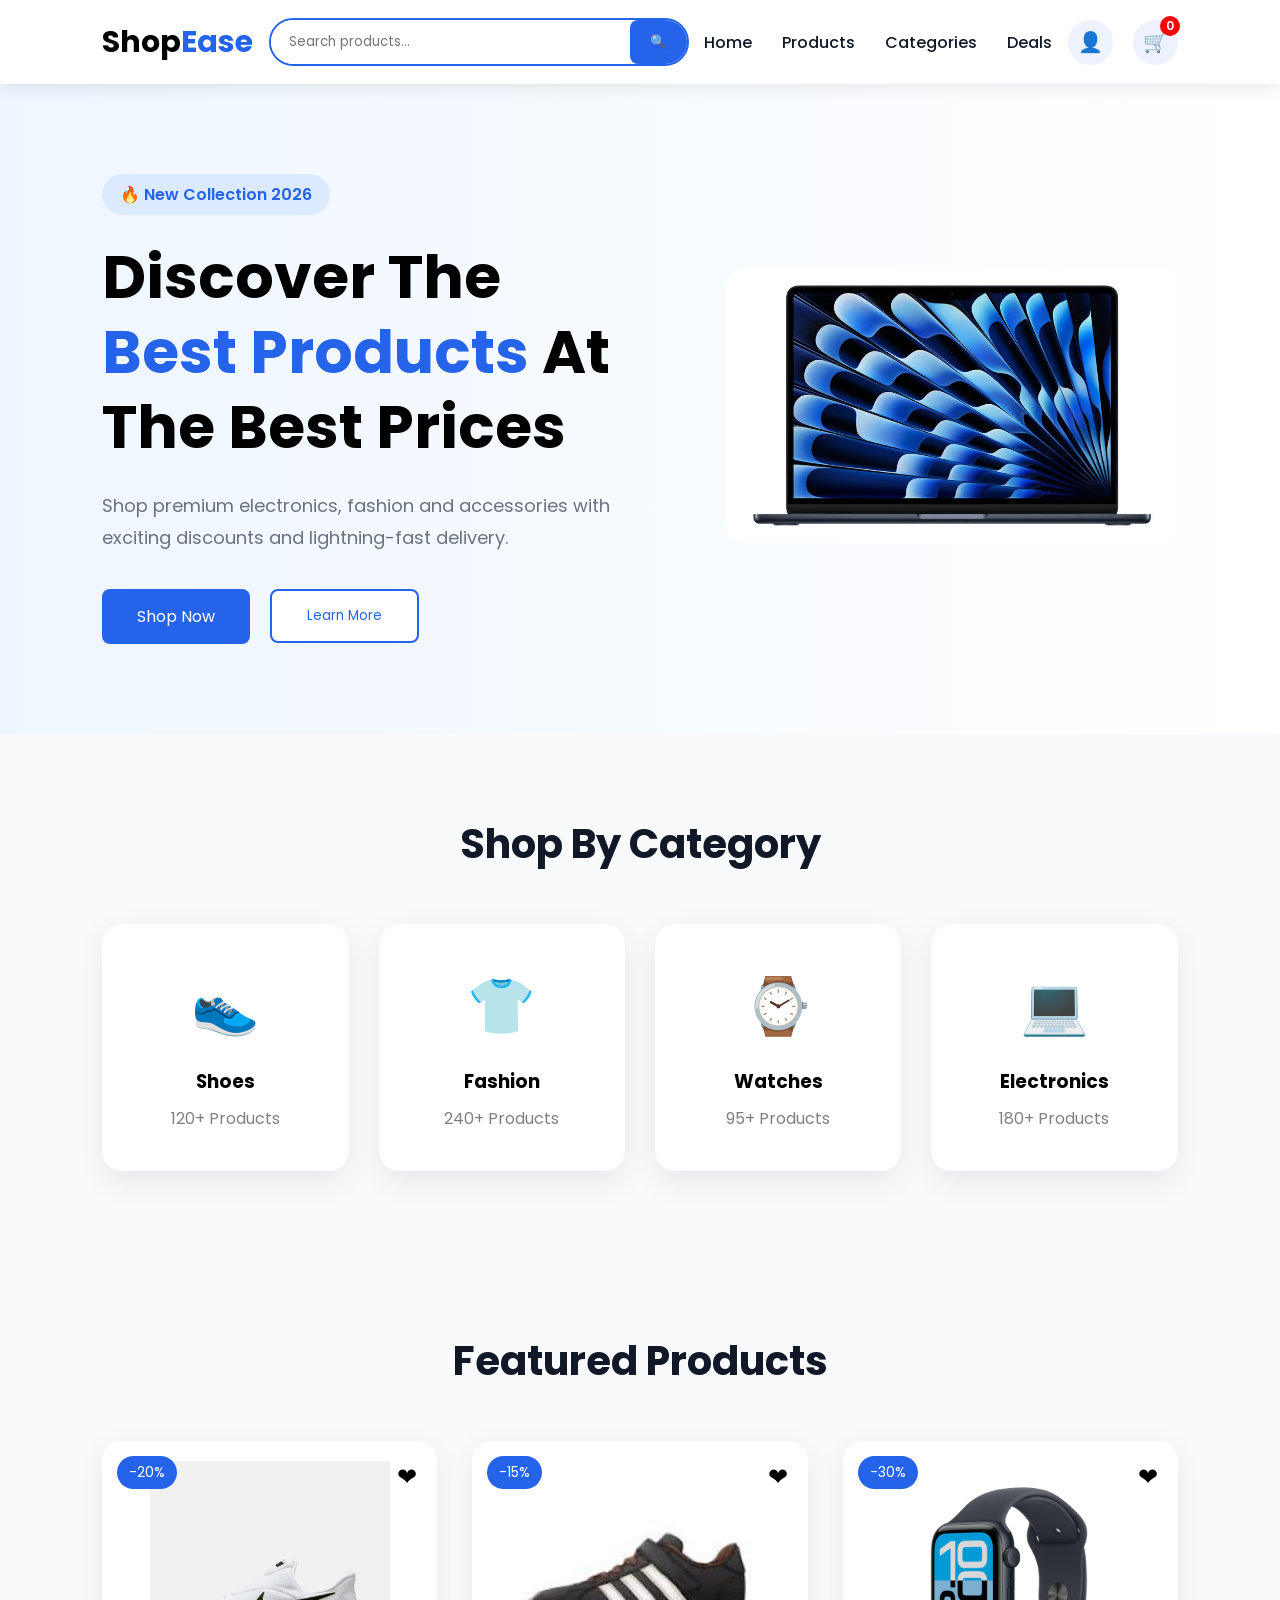
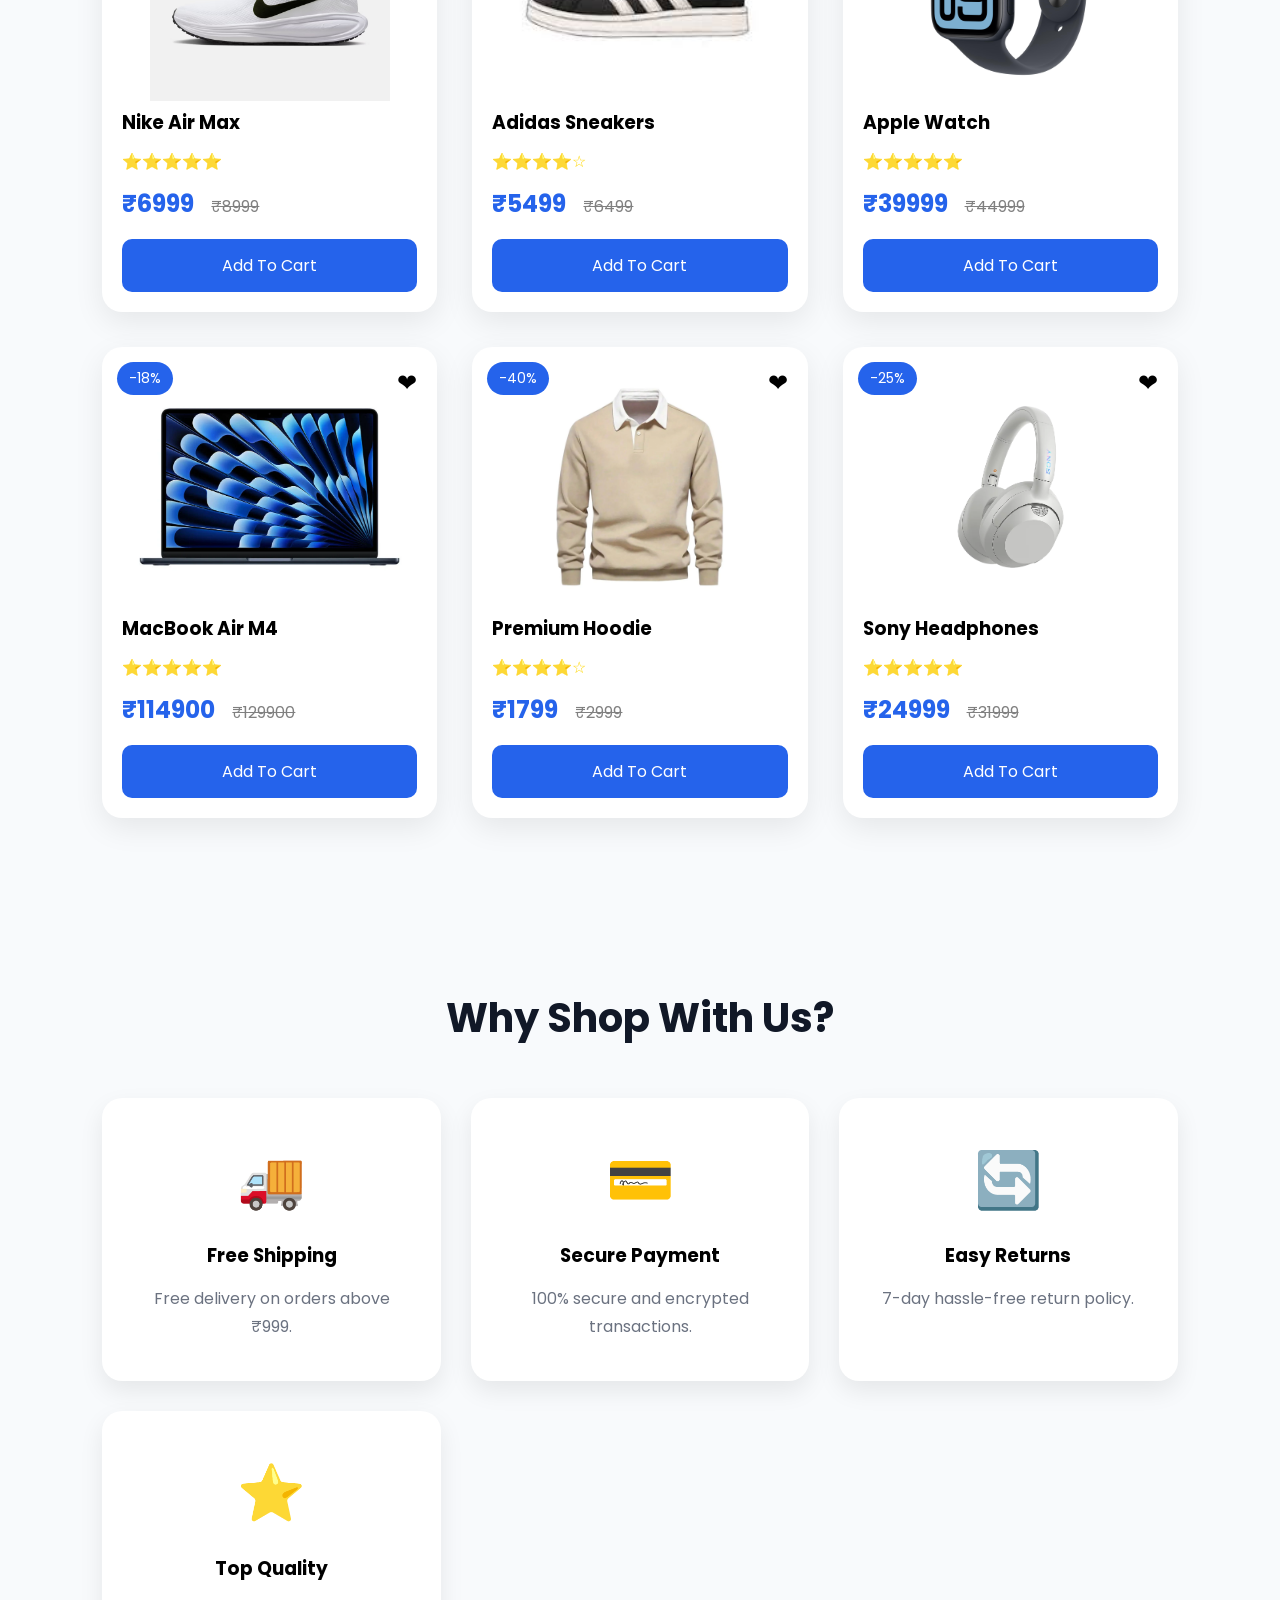
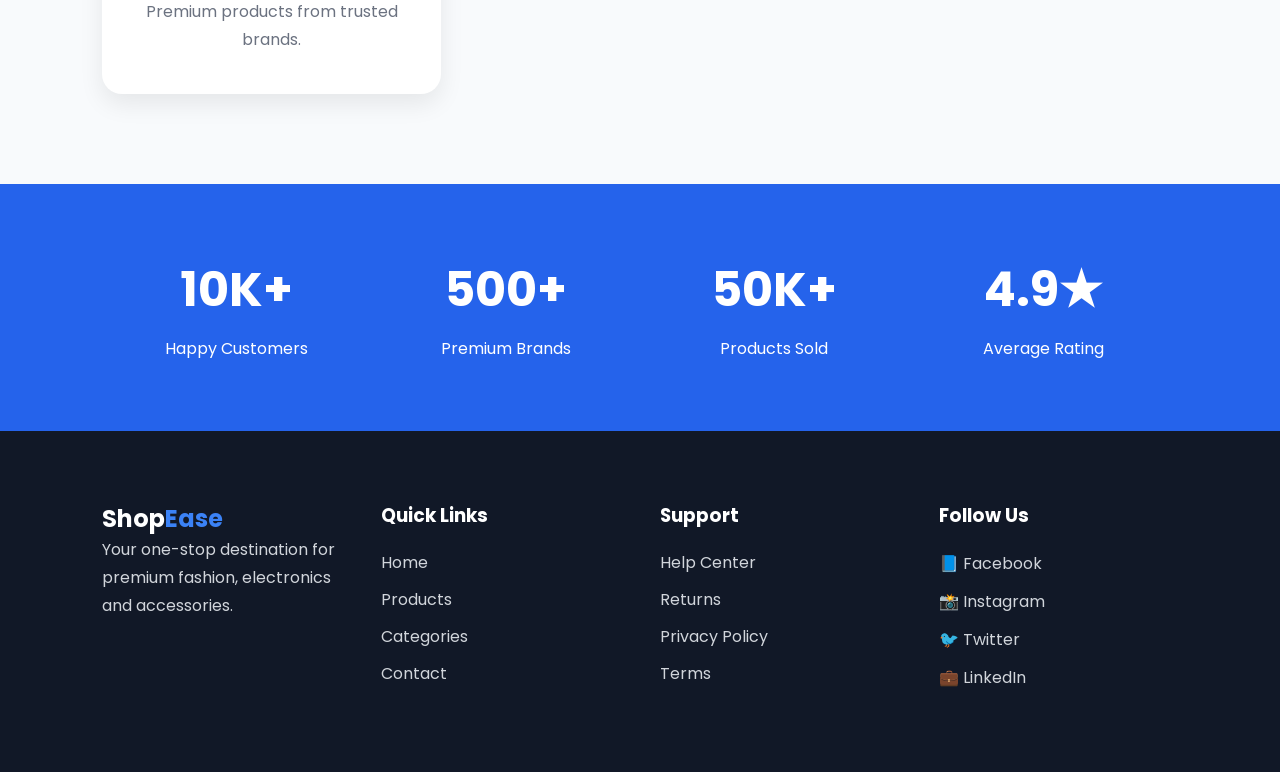
==== commit 189e7693: "update" ====
--- a/index.html
+++ b/index.html
@@ -4,7 +4,9 @@
 <head>
     <meta charset="UTF-8">
     <meta name="viewport" content="width=device-width, initial-scale=1.0">
+
     <title>ShopEase</title>
+
     <link rel="preconnect" href="https://fonts.googleapis.com">
     <link rel="preconnect" href="https://fonts.gstatic.com" crossorigin>
 
@@ -12,14 +14,14 @@
         rel="stylesheet">
 
     <link rel="stylesheet" href="style.css">
-    <link rel="stylesheet" href="style.css">
-    <script defer src="data/cart.js"></script>
-<script defer src="data/products.js"></script>
-<script defer src="script.js"></script>
-
+
+   <script type="module" src="script.js"></script>
 </head>
 
 <body>
+
+    <!-- ================= NAVBAR ================= -->
+
     <nav>
 
         <div class="logo">
@@ -27,40 +29,32 @@
         </div>
 
         <div class="search-box">
-
             <input type="text" placeholder="Search products...">
-
             <button>🔍</button>
-
         </div>
 
         <ul class="nav-links">
-
             <li><a href="#">Home</a></li>
-
             <li><a href="#goproducts">Products</a></li>
-
             <li><a href="#categories">Categories</a></li>
-
-            <li><a href="#">Deals</a></li>
-
-     
-
+            <li><a href="#deals">Deals</a></li>
         </ul>
 
         <div class="nav-icons">
 
             <div class="icon">👤</div>
+
             <a href="cart.html">
                 <div class="icon cart">
                     🛒
-                    <span class="cart-icon"></span>
+                    <span class="cart-icon">0</span>
                 </div>
             </a>
 
         </div>
 
     </nav>
+
 
     <!-- ================= HERO ================= -->
 
@@ -73,47 +67,37 @@
             </p>
 
             <h1>
-
                 Discover The
-
                 <span>Best Products</span>
-
                 At The Best Prices
-
             </h1>
 
             <p class="hero-description">
-
                 Shop premium electronics, fashion and accessories
                 with exciting discounts and lightning-fast delivery.
-
             </p>
 
-            <div class="hero-buttons"> 
-            <a href="#goproducts">
-                <button class="shop-btn">
-
-                    Shop Now
-
-                </button>
+            <div class="hero-buttons">
+
+                <a href="#goproducts">
+                    <button class="shop-btn">
+                        Shop Now
+                    </button>
                 </a>
 
-                <button class="learn-btn">
-
-                    Learn More
-
-                </button>
-
-            </div>
-
-        </div>
-
+                <a href="#categories">
+                    <button class="learn-btn">
+                        Learn More
+                    </button>
+                </a>
+
+            </div>
+
+        </div>
 
 
         <div class="hero-right">
-
-            <img src="images/macbook.jpg">
-
+            <img src="images/macbook.jpg" alt="MacBook">
         </div>
 
     </section>
@@ -121,9 +105,11 @@
 
     <!-- ================= CATEGORIES ================= -->
 
-    <section id ="categories" class="categories">
-
-        <h2 class="section-title">Shop By Category</h2>
+    <section id="categories" class="categories">
+
+        <h2 class="section-title">
+            Shop By Category
+        </h2>
 
         <div class="category-container">
 
@@ -154,24 +140,27 @@
         </div>
 
     </section>
+
+
     <!-- ================= PRODUCTS ================= -->
-
-    <section class="products">
+<section id="goproducts" class="products">
 
     <h2 class="section-title">
         Featured Products
     </h2>
 
-    <div class="product-container js-product-container">
-
-    </div>
+    <div class="product-container js-product-container"></div>
 
 </section>
+
+
     <!-- ================= WHY CHOOSE US ================= -->
 
     <section class="features">
 
-        <h2 class="section-title">Why Shop With Us?</h2>
+        <h2 class="section-title">
+            Why Shop With Us?
+        </h2>
 
         <div class="feature-container">
 
@@ -203,6 +192,7 @@
 
     </section>
 
+
     <!-- ================= STATS ================= -->
 
     <section class="stats">
@@ -228,7 +218,7 @@
         </div>
 
     </section>
-    
+
 
     <!-- ================= FOOTER ================= -->
 
@@ -238,7 +228,9 @@
 
             <div class="footer-box">
 
-                <h2>Shop<span>Ease</span></h2>
+                <h2>
+                    Shop<span>Ease</span>
+                </h2>
 
                 <p>
                     Your one-stop destination for premium fashion,
@@ -247,16 +239,18 @@
 
             </div>
 
+
             <div class="footer-box">
 
                 <h3>Quick Links</h3>
 
                 <a href="#">Home</a>
-                <a href="#">Products</a>
-                <a href="#">Categories</a>
+                <a href="#goproducts">Products</a>
+                <a href="#categories">Categories</a>
                 <a href="#">Contact</a>
 
             </div>
+
 
             <div class="footer-box">
 
@@ -269,6 +263,7 @@
 
             </div>
 
+
             <div class="footer-box">
 
                 <h3>Follow Us</h3>
@@ -282,12 +277,6 @@
 
         </div>
 
-        <hr>
-
-        <p class="copyright">
-            © 2026 ShopEase. All Rights Reserved.
-        </p>
-
     </footer>
 
 </body>
